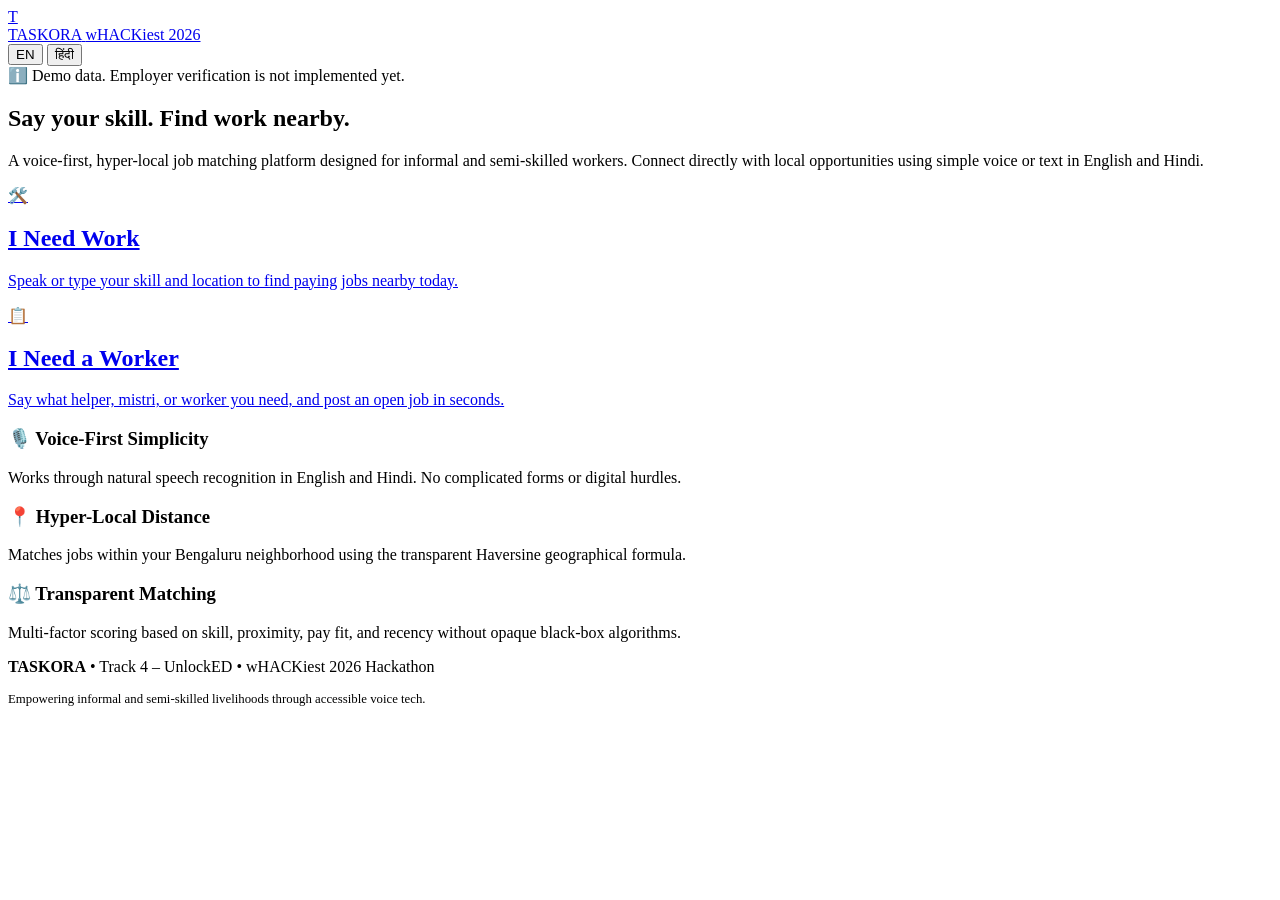
==== web/index.html @ bc1f5d52 "feat(frontend): create mobile-first accessible web UI for workers and employers" ====
<!DOCTYPE html>
<html lang="en">
<head>
  <meta charset="UTF-8">
  <meta name="viewport" content="width=device-width, initial-scale=1.0">
  <title>TASKORA - Say your skill. Find work nearby.</title>
  <link rel="stylesheet" href="/static/style.css">
</head>
<body>

  <!-- Top Navigation Header -->
  <header class="header">
    <div class="header-container">
      <a href="/" class="brand">
        <div class="brand-logo">T</div>
        <span class="brand-title">TASKORA</span>
        <span class="brand-badge">wHACKiest 2026</span>
      </a>

      <div class="nav-actions">
        <div class="lang-toggle" role="group" aria-label="Language selector">
          <button class="lang-btn active" data-lang="en" onclick="TASKORA.setLanguage('en')">EN</button>
          <button class="lang-btn" data-lang="hi" onclick="TASKORA.setLanguage('hi')">हिंदी</button>
        </div>
      </div>
    </div>
  </header>

  <main class="main-content">

    <!-- Hackathon & Demo Disclaimer -->
    <div class="disclaimer-banner" role="alert">
      <span>ℹ️</span>
      <span data-i18n="demoDisclaimer">Demo data. Employer verification is not implemented yet.</span>
    </div>

    <!-- Hero Section -->
    <section class="hero">
      <h1 class="hero-tagline" data-i18n="tagline">Say your skill. Find work nearby.</h1>
      <p class="hero-subtext">
        A voice-first, hyper-local job matching platform designed for informal and semi-skilled workers.
        Connect directly with local opportunities using simple voice or text in English and Hindi.
      </p>

      <!-- Primary Action Cards -->
      <div class="hero-actions">
        <!-- Worker Action -->
        <a href="/worker" class="action-card worker">
          <div class="action-icon">🛠️</div>
          <h2 class="action-title">I Need Work</h2>
          <p class="action-desc">Speak or type your skill and location to find paying jobs nearby today.</p>
        </a>

        <!-- Employer Action -->
        <a href="/employer" class="action-card employer">
          <div class="action-icon">📋</div>
          <h2 class="action-title">I Need a Worker</h2>
          <p class="action-desc">Say what helper, mistri, or worker you need, and post an open job in seconds.</p>
        </a>
      </div>
    </section>

    <!-- How It Works / Key Features -->
    <section class="features-section">
      <div class="features-grid">
        <div class="feature-item">
          <h3 class="feature-title">🎙️ Voice-First Simplicity</h3>
          <p class="action-desc">Works through natural speech recognition in English and Hindi. No complicated forms or digital hurdles.</p>
        </div>
        <div class="feature-item">
          <h3 class="feature-title">📍 Hyper-Local Distance</h3>
          <p class="action-desc">Matches jobs within your Bengaluru neighborhood using the transparent Haversine geographical formula.</p>
        </div>
        <div class="feature-item">
          <h3 class="feature-title">⚖️ Transparent Matching</h3>
          <p class="action-desc">Multi-factor scoring based on skill, proximity, pay fit, and recency without opaque black-box algorithms.</p>
        </div>
      </div>
    </section>

  </main>

  <footer class="footer">
    <p><strong>TASKORA</strong> • Track 4 – UnlockED • wHACKiest 2026 Hackathon</p>
    <p style="margin-top: 0.25rem; font-size: 0.8rem;">Empowering informal and semi-skilled livelihoods through accessible voice tech.</p>
  </footer>

  <script src="/static/app.js"></script>
</body>
</html>
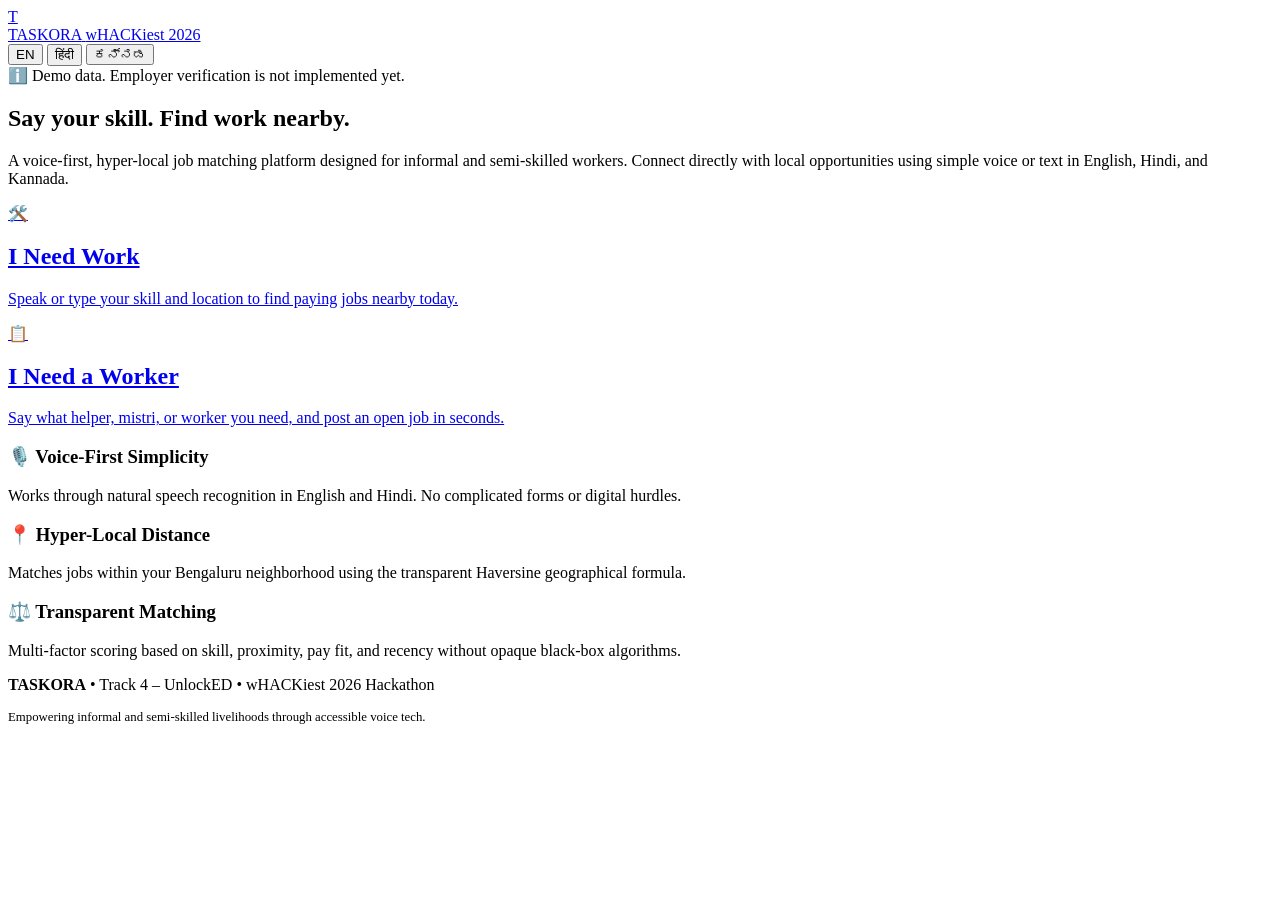
==== commit 1521bab0: "Add Kannada option to landing page language selector" ====
--- a/web/index.html
+++ b/web/index.html
@@ -21,6 +21,7 @@
         <div class="lang-toggle" role="group" aria-label="Language selector">
           <button class="lang-btn active" data-lang="en" onclick="TASKORA.setLanguage('en')">EN</button>
           <button class="lang-btn" data-lang="hi" onclick="TASKORA.setLanguage('hi')">हिंदी</button>
+          <button class="lang-btn" data-lang="kn" onclick="TASKORA.setLanguage('kn')">ಕನ್ನಡ</button>
         </div>
       </div>
     </div>
@@ -39,7 +40,7 @@
       <h1 class="hero-tagline" data-i18n="tagline">Say your skill. Find work nearby.</h1>
       <p class="hero-subtext">
         A voice-first, hyper-local job matching platform designed for informal and semi-skilled workers.
-        Connect directly with local opportunities using simple voice or text in English and Hindi.
+        Connect directly with local opportunities using simple voice or text in English, Hindi, and Kannada.
       </p>
 
       <!-- Primary Action Cards -->
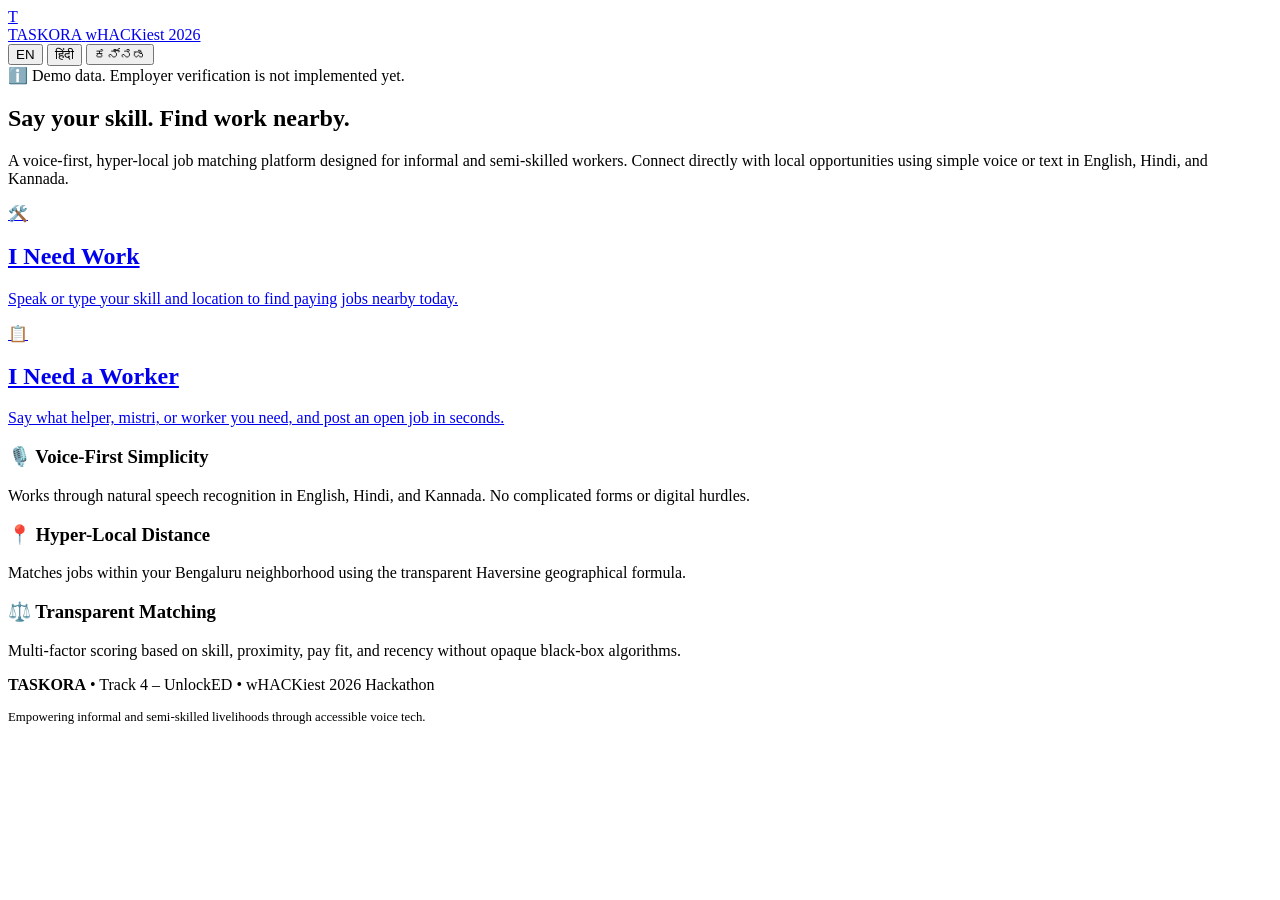
==== commit 760fb61b: "Mention Kannada in landing-page voice feature" ====
--- a/web/index.html
+++ b/web/index.html
@@ -66,7 +66,7 @@
       <div class="features-grid">
         <div class="feature-item">
           <h3 class="feature-title">🎙️ Voice-First Simplicity</h3>
-          <p class="action-desc">Works through natural speech recognition in English and Hindi. No complicated forms or digital hurdles.</p>
+          <p class="action-desc">Works through natural speech recognition in English, Hindi, and Kannada. No complicated forms or digital hurdles.</p>
         </div>
         <div class="feature-item">
           <h3 class="feature-title">📍 Hyper-Local Distance</h3>
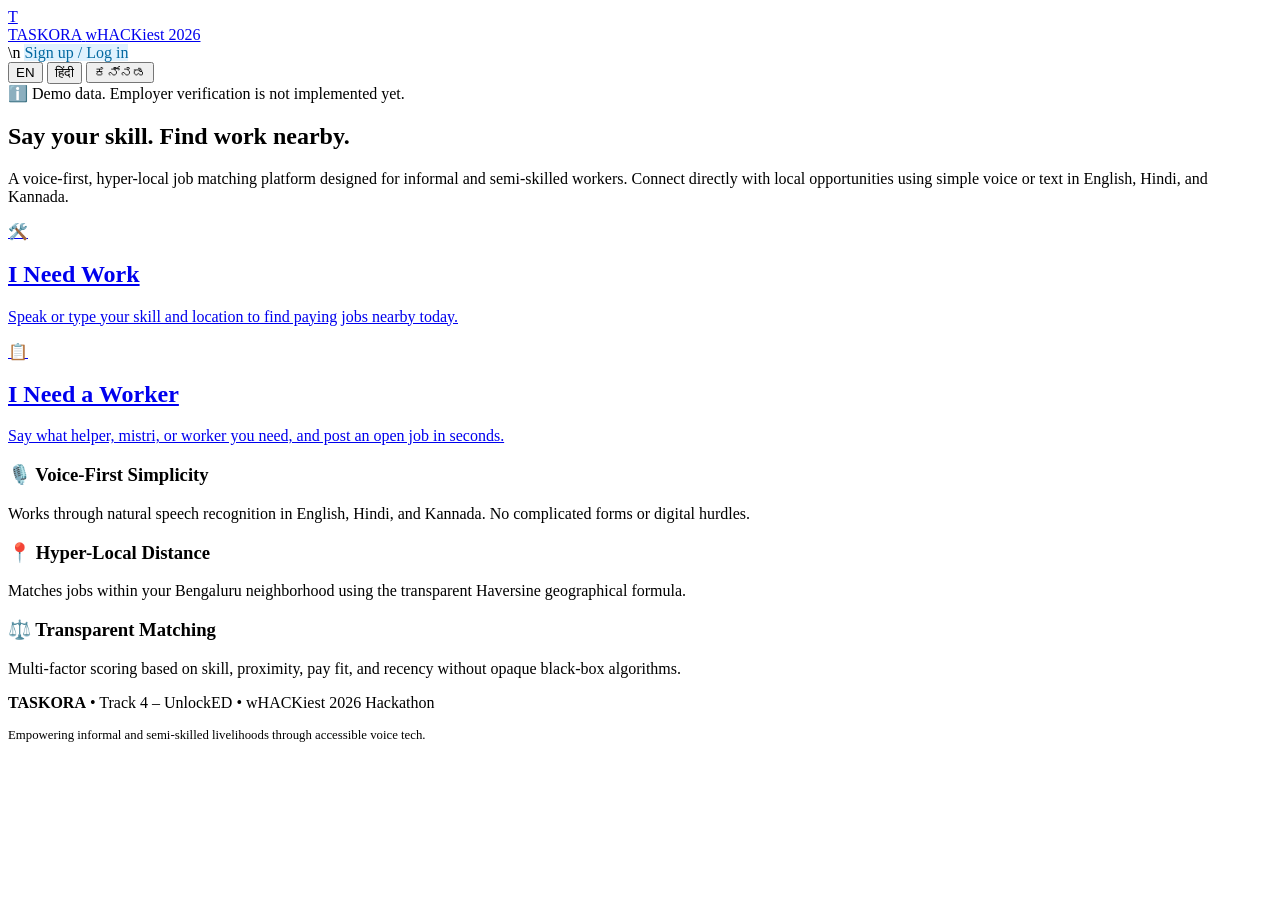
==== commit ac4be24f: "Add verified email OTP signup and login" ====
--- a/web/index.html
+++ b/web/index.html
@@ -17,7 +17,7 @@
         <span class="brand-badge">wHACKiest 2026</span>
       </a>
 
-      <div class="nav-actions">
+      <div class="nav-actions">\n        <a href="/auth" class="btn-sm" style="background:#e0f2fe;color:#0369a1;text-decoration:none">Sign up / Log in</a>
         <div class="lang-toggle" role="group" aria-label="Language selector">
           <button class="lang-btn active" data-lang="en" onclick="TASKORA.setLanguage('en')">EN</button>
           <button class="lang-btn" data-lang="hi" onclick="TASKORA.setLanguage('hi')">हिंदी</button>
@@ -46,14 +46,14 @@
       <!-- Primary Action Cards -->
       <div class="hero-actions">
         <!-- Worker Action -->
-        <a href="/worker" class="action-card worker">
+        <a href="/auth?role=worker&next=%2Fworker" class="action-card worker">
           <div class="action-icon">🛠️</div>
           <h2 class="action-title">I Need Work</h2>
           <p class="action-desc">Speak or type your skill and location to find paying jobs nearby today.</p>
         </a>
 
         <!-- Employer Action -->
-        <a href="/employer" class="action-card employer">
+        <a href="/auth?role=employer&next=%2Femployer" class="action-card employer">
           <div class="action-icon">📋</div>
           <h2 class="action-title">I Need a Worker</h2>
           <p class="action-desc">Say what helper, mistri, or worker you need, and post an open job in seconds.</p>
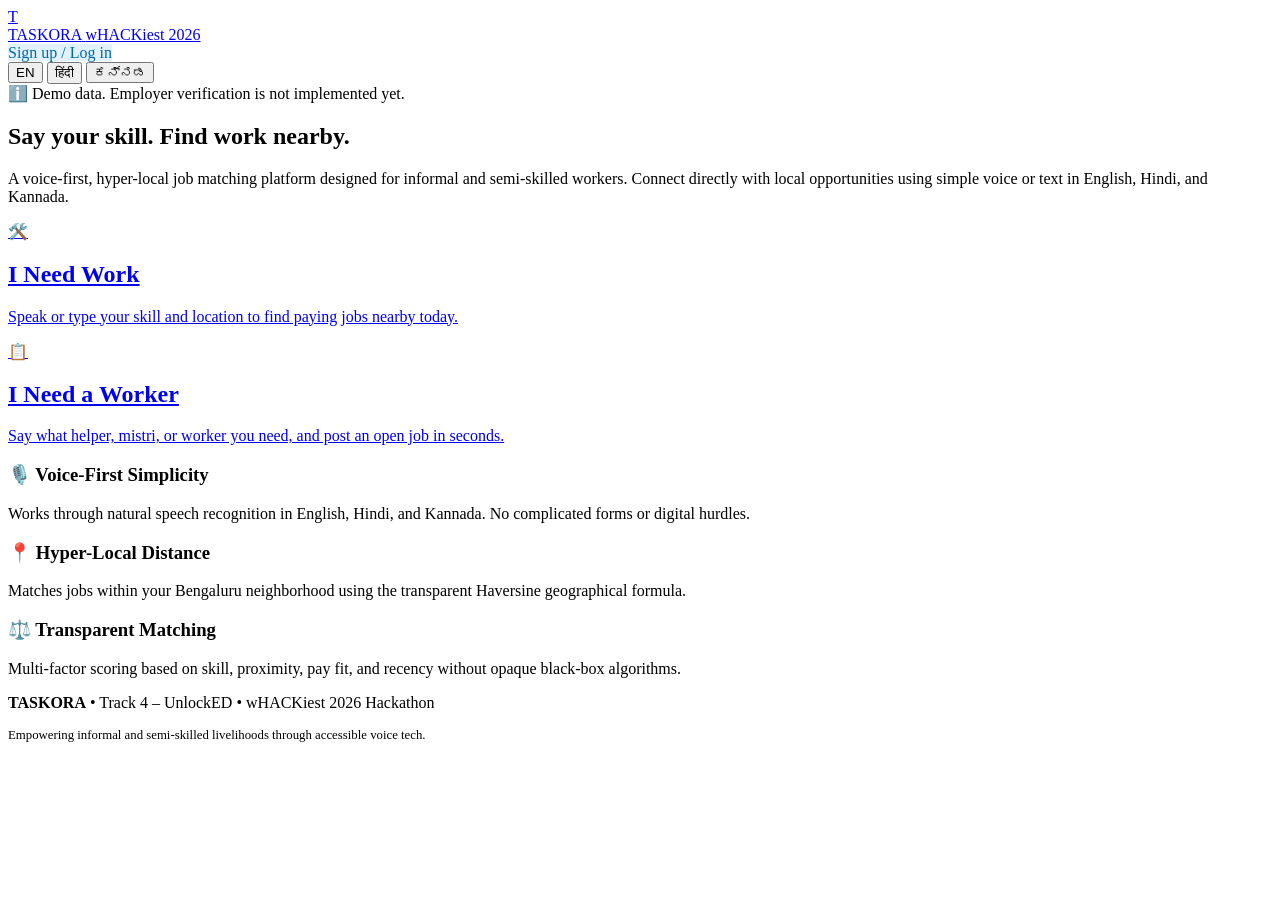
==== commit 831dec9a: "Clean up auth page and documentation formatting" ====
--- a/web/index.html
+++ b/web/index.html
@@ -17,7 +17,8 @@
         <span class="brand-badge">wHACKiest 2026</span>
       </a>
 
-      <div class="nav-actions">\n        <a href="/auth" class="btn-sm" style="background:#e0f2fe;color:#0369a1;text-decoration:none">Sign up / Log in</a>
+      <div class="nav-actions">
+        <a href="/auth" class="btn-sm" style="background:#e0f2fe;color:#0369a1;text-decoration:none">Sign up / Log in</a>
         <div class="lang-toggle" role="group" aria-label="Language selector">
           <button class="lang-btn active" data-lang="en" onclick="TASKORA.setLanguage('en')">EN</button>
           <button class="lang-btn" data-lang="hi" onclick="TASKORA.setLanguage('hi')">हिंदी</button>
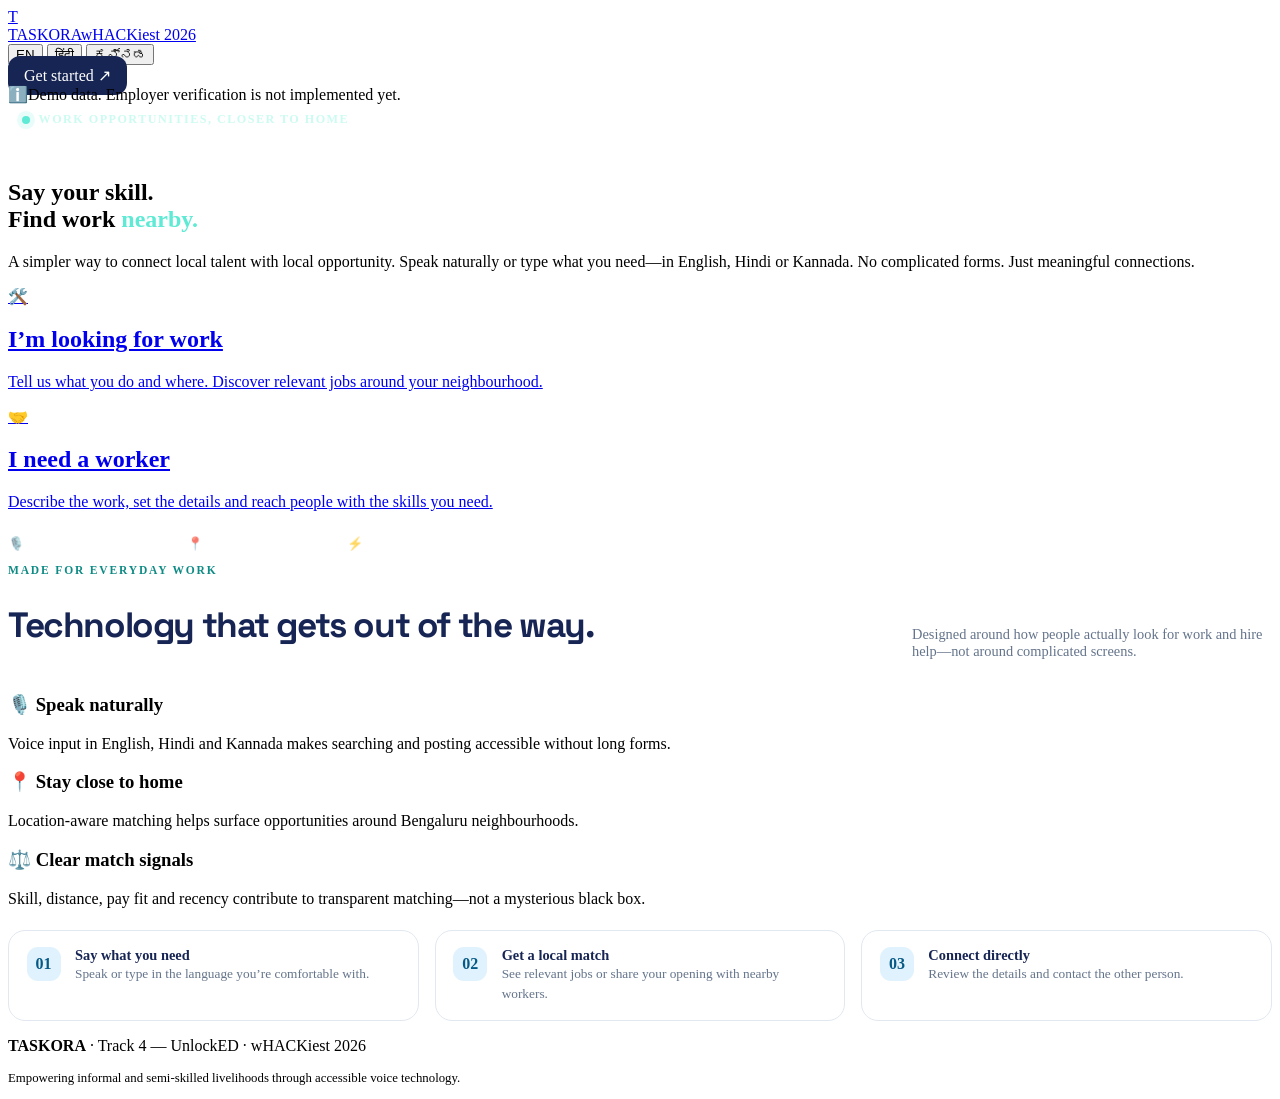
==== commit 5541becf: "feat(ui): redesign TASKORA landing experience" ====
--- a/web/index.html
+++ b/web/index.html
@@ -3,90 +3,78 @@
 <head>
   <meta charset="UTF-8">
   <meta name="viewport" content="width=device-width, initial-scale=1.0">
-  <title>TASKORA - Say your skill. Find work nearby.</title>
+  <meta name="theme-color" content="#172554">
+  <meta name="description" content="Find nearby work or trusted local workers with TASKORA. Speak in English, Hindi or Kannada.">
+  <title>TASKORA — Local work. Real opportunity.</title>
+  <link rel="preconnect" href="https://fonts.googleapis.com">
+  <link rel="preconnect" href="https://fonts.gstatic.com" crossorigin>
+  <link href="https://fonts.googleapis.com/css2?family=DM+Sans:wght@400;500;600;700;800&family=Space+Grotesk:wght@500;600;700&display=swap" rel="stylesheet">
   <link rel="stylesheet" href="/static/style.css">
+  <style>
+    .hero-kicker{display:inline-flex;align-items:center;gap:.55rem;padding:.45rem .8rem;margin-bottom:1.5rem;border:1px solid rgba(255,255,255,.22);border-radius:999px;background:rgba(255,255,255,.09);color:#ccfbf1;font-size:.76rem;font-weight:800;letter-spacing:.12em;text-transform:uppercase}
+    .hero-kicker i{width:8px;height:8px;border-radius:50%;background:#5eead4;box-shadow:0 0 0 5px rgba(94,234,212,.14)}
+    .hero-tagline span{color:#5eead4}
+    .hero-proof{display:flex;flex-wrap:wrap;gap:1.2rem;margin-top:1.6rem;color:rgba(255,255,255,.72);font-size:.82rem;font-weight:600}
+    .hero-proof span{display:flex;align-items:center;gap:.4rem}
+    .section-heading{display:flex;justify-content:space-between;align-items:end;gap:1rem;margin:0 0 1.2rem}
+    .section-heading h2{font:700 clamp(1.5rem,3vw,2.2rem)/1.15 'Space Grotesk',sans-serif;letter-spacing:-.04em;color:#172554}
+    .section-heading p{color:#64748b;font-size:.9rem;max-width:360px}
+    .step-strip{display:grid;grid-template-columns:repeat(3,1fr);gap:1rem;margin-top:1.4rem}
+    .step-card{display:flex;gap:.9rem;align-items:flex-start;padding:1rem 1.1rem;border:1px solid #e2e8f0;border-radius:17px;background:rgba(255,255,255,.72)}
+    .step-number{display:grid;place-items:center;flex:0 0 34px;height:34px;border-radius:11px;background:#e0f2fe;color:#075985;font-weight:800}
+    .step-card strong{display:block;color:#172554;font-size:.9rem}.step-card small{color:#64748b;line-height:1.5}
+    @media(max-width:700px){.step-strip{grid-template-columns:1fr}.section-heading{align-items:flex-start;flex-direction:column}}
+  </style>
 </head>
 <body>
-
-  <!-- Top Navigation Header -->
   <header class="header">
     <div class="header-container">
-      <a href="/" class="brand">
-        <div class="brand-logo">T</div>
-        <span class="brand-title">TASKORA</span>
-        <span class="brand-badge">wHACKiest 2026</span>
+      <a href="/" class="brand" aria-label="TASKORA home">
+        <div class="brand-logo">T</div><span class="brand-title">TASKORA</span><span class="brand-badge">wHACKiest 2026</span>
       </a>
-
       <div class="nav-actions">
-        <a href="/auth" class="btn-sm" style="background:#e0f2fe;color:#0369a1;text-decoration:none">Sign up / Log in</a>
         <div class="lang-toggle" role="group" aria-label="Language selector">
           <button class="lang-btn active" data-lang="en" onclick="TASKORA.setLanguage('en')">EN</button>
           <button class="lang-btn" data-lang="hi" onclick="TASKORA.setLanguage('hi')">हिंदी</button>
           <button class="lang-btn" data-lang="kn" onclick="TASKORA.setLanguage('kn')">ಕನ್ನಡ</button>
         </div>
+        <a href="/auth" class="btn-sm" style="background:#172554;color:white;text-decoration:none;padding:.7rem 1rem;border-radius:12px">Get started ↗</a>
       </div>
     </div>
   </header>
-
   <main class="main-content">
-
-    <!-- Hackathon & Demo Disclaimer -->
-    <div class="disclaimer-banner" role="alert">
-      <span>ℹ️</span>
-      <span data-i18n="demoDisclaimer">Demo data. Employer verification is not implemented yet.</span>
-    </div>
-
-    <!-- Hero Section -->
+    <div class="disclaimer-banner" role="status"><span>ℹ️</span><span data-i18n="demoDisclaimer">Demo data. Employer verification is not implemented yet.</span></div>
     <section class="hero">
-      <h1 class="hero-tagline" data-i18n="tagline">Say your skill. Find work nearby.</h1>
-      <p class="hero-subtext">
-        A voice-first, hyper-local job matching platform designed for informal and semi-skilled workers.
-        Connect directly with local opportunities using simple voice or text in English, Hindi, and Kannada.
-      </p>
-
-      <!-- Primary Action Cards -->
+      <div class="hero-kicker"><i></i> Work opportunities, closer to home</div>
+      <h1 class="hero-tagline" data-i18n="tagline">Say your skill.<br>Find work <span>nearby.</span></h1>
+      <p class="hero-subtext">A simpler way to connect local talent with local opportunity. Speak naturally or type what you need—in English, Hindi or Kannada. No complicated forms. Just meaningful connections.</p>
       <div class="hero-actions">
-        <!-- Worker Action -->
-        <a href="/auth?role=worker&next=%2Fworker" class="action-card worker">
-          <div class="action-icon">🛠️</div>
-          <h2 class="action-title">I Need Work</h2>
-          <p class="action-desc">Speak or type your skill and location to find paying jobs nearby today.</p>
+        <a href="/auth?role=worker&amp;next=%2Fworker" class="action-card worker">
+          <div class="action-icon">🛠️</div><h2 class="action-title">I’m looking for work</h2>
+          <p class="action-desc">Tell us what you do and where. Discover relevant jobs around your neighbourhood.</p>
         </a>
-
-        <!-- Employer Action -->
-        <a href="/auth?role=employer&next=%2Femployer" class="action-card employer">
-          <div class="action-icon">📋</div>
-          <h2 class="action-title">I Need a Worker</h2>
-          <p class="action-desc">Say what helper, mistri, or worker you need, and post an open job in seconds.</p>
+        <a href="/auth?role=employer&amp;next=%2Femployer" class="action-card employer">
+          <div class="action-icon">🤝</div><h2 class="action-title">I need a worker</h2>
+          <p class="action-desc">Describe the work, set the details and reach people with the skills you need.</p>
         </a>
       </div>
+      <div class="hero-proof"><span>🎙️ Voice-first in 3 languages</span><span>📍 Hyper-local matching</span><span>⚡ Simple and direct</span></div>
     </section>
-
-    <!-- How It Works / Key Features -->
     <section class="features-section">
+      <div class="section-heading"><div><p style="color:#0f8b85;font-size:.72rem;font-weight:800;letter-spacing:.16em;margin-bottom:.5rem">MADE FOR EVERYDAY WORK</p><h2>Technology that gets out of the way.</h2></div><p>Designed around how people actually look for work and hire help—not around complicated screens.</p></div>
       <div class="features-grid">
-        <div class="feature-item">
-          <h3 class="feature-title">🎙️ Voice-First Simplicity</h3>
-          <p class="action-desc">Works through natural speech recognition in English, Hindi, and Kannada. No complicated forms or digital hurdles.</p>
-        </div>
-        <div class="feature-item">
-          <h3 class="feature-title">📍 Hyper-Local Distance</h3>
-          <p class="action-desc">Matches jobs within your Bengaluru neighborhood using the transparent Haversine geographical formula.</p>
-        </div>
-        <div class="feature-item">
-          <h3 class="feature-title">⚖️ Transparent Matching</h3>
-          <p class="action-desc">Multi-factor scoring based on skill, proximity, pay fit, and recency without opaque black-box algorithms.</p>
-        </div>
+        <article class="feature-item"><h3 class="feature-title">🎙️ Speak naturally</h3><p class="action-desc">Voice input in English, Hindi and Kannada makes searching and posting accessible without long forms.</p></article>
+        <article class="feature-item"><h3 class="feature-title">📍 Stay close to home</h3><p class="action-desc">Location-aware matching helps surface opportunities around Bengaluru neighbourhoods.</p></article>
+        <article class="feature-item"><h3 class="feature-title">⚖️ Clear match signals</h3><p class="action-desc">Skill, distance, pay fit and recency contribute to transparent matching—not a mysterious black box.</p></article>
+      </div>
+      <div class="step-strip" aria-label="How TASKORA works">
+        <div class="step-card"><span class="step-number">01</span><div><strong>Say what you need</strong><small>Speak or type in the language you’re comfortable with.</small></div></div>
+        <div class="step-card"><span class="step-number">02</span><div><strong>Get a local match</strong><small>See relevant jobs or share your opening with nearby workers.</small></div></div>
+        <div class="step-card"><span class="step-number">03</span><div><strong>Connect directly</strong><small>Review the details and contact the other person.</small></div></div>
       </div>
     </section>
-
   </main>
-
-  <footer class="footer">
-    <p><strong>TASKORA</strong> • Track 4 – UnlockED • wHACKiest 2026 Hackathon</p>
-    <p style="margin-top: 0.25rem; font-size: 0.8rem;">Empowering informal and semi-skilled livelihoods through accessible voice tech.</p>
-  </footer>
-
+  <footer class="footer"><p><strong>TASKORA</strong> · Track 4 — UnlockED · wHACKiest 2026</p><p style="margin-top:.3rem;font-size:.8rem">Empowering informal and semi-skilled livelihoods through accessible voice technology.</p></footer>
   <script src="/static/app.js"></script>
 </body>
-</html>
+</html>
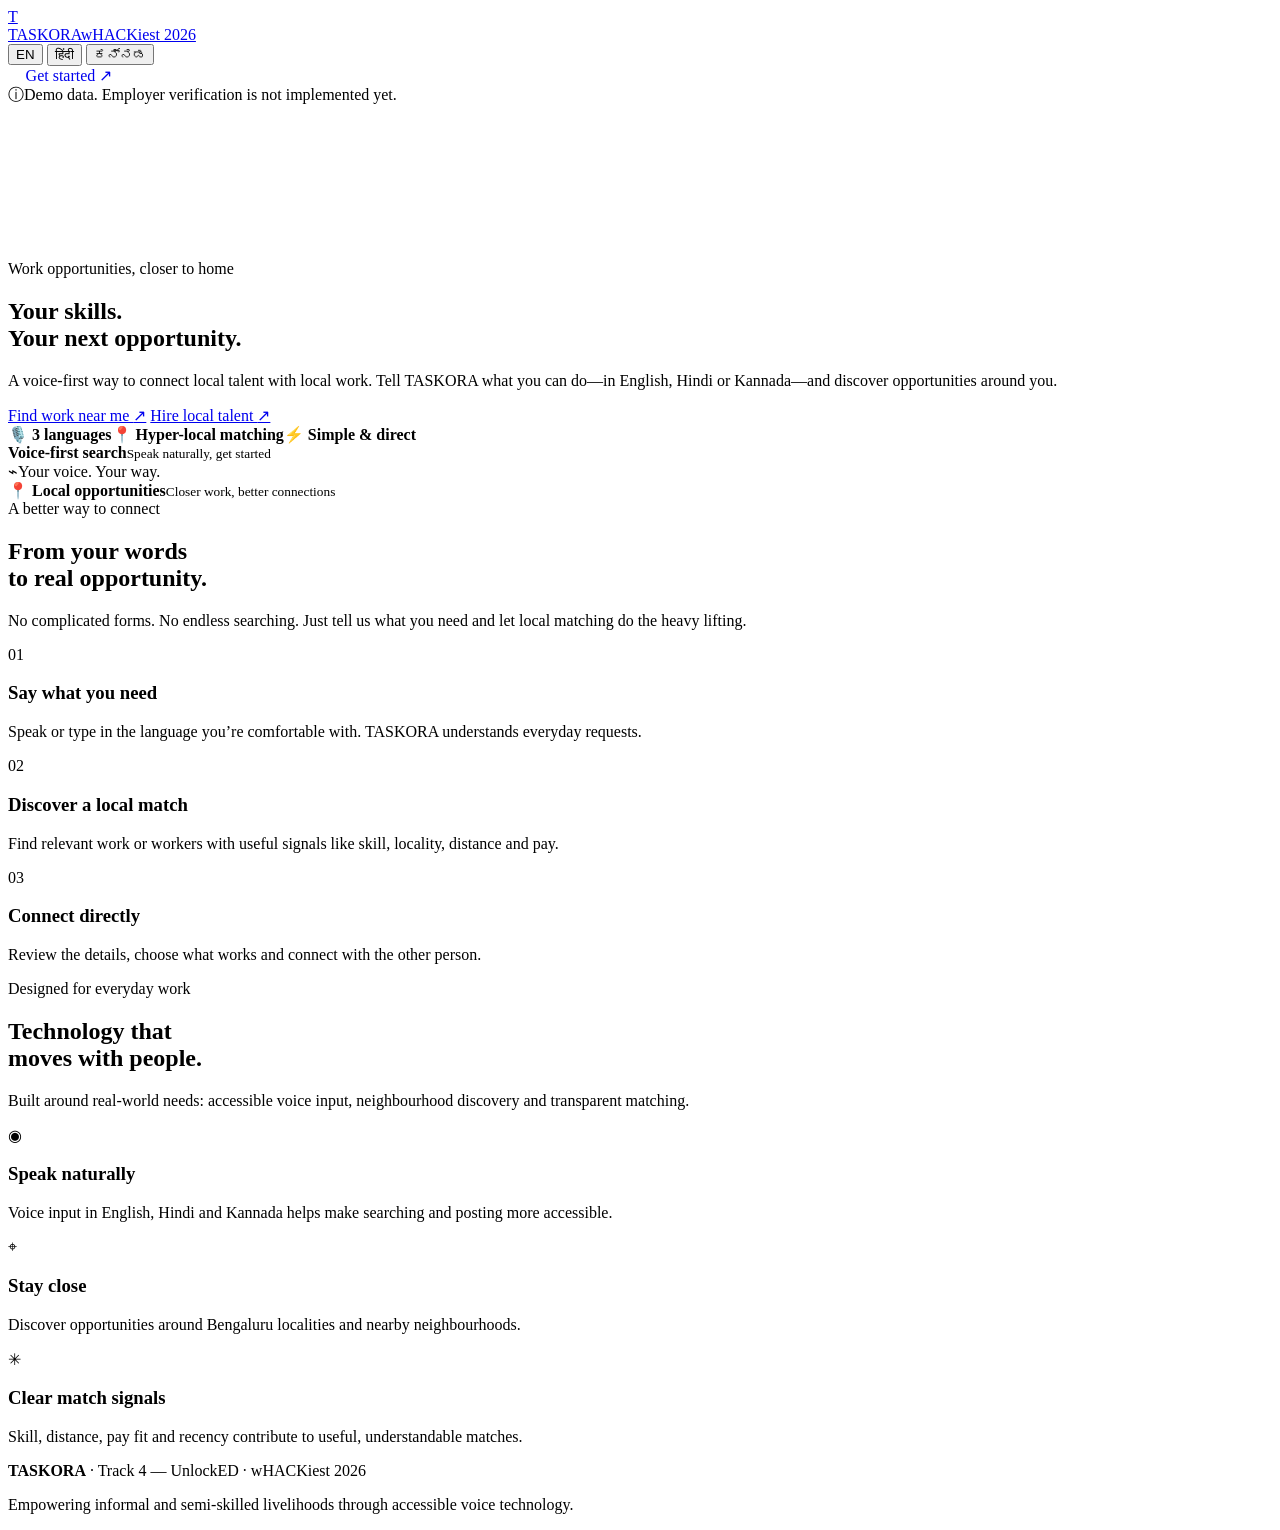
==== commit 764cb466: "feat(ui): redesign TASKORA landing page with animated hero" ====
--- a/web/index.html
+++ b/web/index.html
@@ -3,30 +3,15 @@
 <head>
   <meta charset="UTF-8">
   <meta name="viewport" content="width=device-width, initial-scale=1.0">
-  <meta name="theme-color" content="#172554">
+  <meta name="theme-color" content="#07111c">
   <meta name="description" content="Find nearby work or trusted local workers with TASKORA. Speak in English, Hindi or Kannada.">
   <title>TASKORA — Local work. Real opportunity.</title>
   <link rel="preconnect" href="https://fonts.googleapis.com">
   <link rel="preconnect" href="https://fonts.gstatic.com" crossorigin>
   <link href="https://fonts.googleapis.com/css2?family=DM+Sans:wght@400;500;600;700;800&family=Space+Grotesk:wght@500;600;700&display=swap" rel="stylesheet">
   <link rel="stylesheet" href="/static/style.css">
-  <style>
-    .hero-kicker{display:inline-flex;align-items:center;gap:.55rem;padding:.45rem .8rem;margin-bottom:1.5rem;border:1px solid rgba(255,255,255,.22);border-radius:999px;background:rgba(255,255,255,.09);color:#ccfbf1;font-size:.76rem;font-weight:800;letter-spacing:.12em;text-transform:uppercase}
-    .hero-kicker i{width:8px;height:8px;border-radius:50%;background:#5eead4;box-shadow:0 0 0 5px rgba(94,234,212,.14)}
-    .hero-tagline span{color:#5eead4}
-    .hero-proof{display:flex;flex-wrap:wrap;gap:1.2rem;margin-top:1.6rem;color:rgba(255,255,255,.72);font-size:.82rem;font-weight:600}
-    .hero-proof span{display:flex;align-items:center;gap:.4rem}
-    .section-heading{display:flex;justify-content:space-between;align-items:end;gap:1rem;margin:0 0 1.2rem}
-    .section-heading h2{font:700 clamp(1.5rem,3vw,2.2rem)/1.15 'Space Grotesk',sans-serif;letter-spacing:-.04em;color:#172554}
-    .section-heading p{color:#64748b;font-size:.9rem;max-width:360px}
-    .step-strip{display:grid;grid-template-columns:repeat(3,1fr);gap:1rem;margin-top:1.4rem}
-    .step-card{display:flex;gap:.9rem;align-items:flex-start;padding:1rem 1.1rem;border:1px solid #e2e8f0;border-radius:17px;background:rgba(255,255,255,.72)}
-    .step-number{display:grid;place-items:center;flex:0 0 34px;height:34px;border-radius:11px;background:#e0f2fe;color:#075985;font-weight:800}
-    .step-card strong{display:block;color:#172554;font-size:.9rem}.step-card small{color:#64748b;line-height:1.5}
-    @media(max-width:700px){.step-strip{grid-template-columns:1fr}.section-heading{align-items:flex-start;flex-direction:column}}
-  </style>
 </head>
-<body>
+<body class="motion-page">
   <header class="header">
     <div class="header-container">
       <a href="/" class="brand" aria-label="TASKORA home">
@@ -38,43 +23,64 @@
           <button class="lang-btn" data-lang="hi" onclick="TASKORA.setLanguage('hi')">हिंदी</button>
           <button class="lang-btn" data-lang="kn" onclick="TASKORA.setLanguage('kn')">ಕನ್ನಡ</button>
         </div>
-        <a href="/auth" class="btn-sm" style="background:#172554;color:white;text-decoration:none;padding:.7rem 1rem;border-radius:12px">Get started ↗</a>
+        <a href="/auth" class="btn-sm nav-cta" style="text-decoration:none;padding:.72rem 1.1rem">Get started <span aria-hidden="true">↗</span></a>
       </div>
     </div>
   </header>
+
   <main class="main-content">
-    <div class="disclaimer-banner" role="status"><span>ℹ️</span><span data-i18n="demoDisclaimer">Demo data. Employer verification is not implemented yet.</span></div>
-    <section class="hero">
-      <div class="hero-kicker"><i></i> Work opportunities, closer to home</div>
-      <h1 class="hero-tagline" data-i18n="tagline">Say your skill.<br>Find work <span>nearby.</span></h1>
-      <p class="hero-subtext">A simpler way to connect local talent with local opportunity. Speak naturally or type what you need—in English, Hindi or Kannada. No complicated forms. Just meaningful connections.</p>
-      <div class="hero-actions">
-        <a href="/auth?role=worker&amp;next=%2Fworker" class="action-card worker">
-          <div class="action-icon">🛠️</div><h2 class="action-title">I’m looking for work</h2>
-          <p class="action-desc">Tell us what you do and where. Discover relevant jobs around your neighbourhood.</p>
-        </a>
-        <a href="/auth?role=employer&amp;next=%2Femployer" class="action-card employer">
-          <div class="action-icon">🤝</div><h2 class="action-title">I need a worker</h2>
-          <p class="action-desc">Describe the work, set the details and reach people with the skills you need.</p>
-        </a>
+    <div class="disclaimer-banner" role="status"><span>ⓘ</span><span data-i18n="demoDisclaimer">Demo data. Employer verification is not implemented yet.</span></div>
+
+    <section class="motion-hero" aria-labelledby="heroTitle">
+      <canvas id="ambientCanvas" aria-hidden="true"></canvas>
+      <div class="motion-copy">
+        <div class="motion-kicker">Work opportunities, closer to home</div>
+        <h1 class="motion-title" id="heroTitle">Your skills.<br>Your next <span class="highlight">opportunity.</span></h1>
+        <p class="motion-lead">A voice-first way to connect local talent with local work. Tell TASKORA what you can do—in English, Hindi or Kannada—and discover opportunities around you.</p>
+        <div class="motion-cta-row">
+          <a href="/auth?role=worker&amp;next=%2Fworker" class="motion-cta primary magnetic">Find work near me <span class="arrow" aria-hidden="true">↗</span></a>
+          <a href="/auth?role=employer&amp;next=%2Femployer" class="motion-cta secondary magnetic">Hire local talent <span class="arrow" aria-hidden="true">↗</span></a>
+        </div>
+        <div class="motion-proof">
+          <span>🎙️ <b>3 languages</b></span><span>📍 <b>Hyper-local matching</b></span><span>⚡ <b>Simple & direct</b></span>
+        </div>
       </div>
-      <div class="hero-proof"><span>🎙️ Voice-first in 3 languages</span><span>📍 Hyper-local matching</span><span>⚡ Simple and direct</span></div>
+
+      <div class="orb-stage" id="orbStage" aria-label="Animated voice technology illustration">
+        <div class="orb-halo"></div>
+        <div class="orb-float-card one"><strong><span class="tiny-dot"></span>Voice-first search</strong><small>Speak naturally, get started</small></div>
+        <div class="voice-orb"><span class="orb-core" aria-hidden="true">⌁</span><span class="orb-caption">Your voice. Your way.</span></div>
+        <div class="orb-float-card two"><strong>📍 Local opportunities</strong><small>Closer work, better connections</small></div>
+      </div>
     </section>
-    <section class="features-section">
-      <div class="section-heading"><div><p style="color:#0f8b85;font-size:.72rem;font-weight:800;letter-spacing:.16em;margin-bottom:.5rem">MADE FOR EVERYDAY WORK</p><h2>Technology that gets out of the way.</h2></div><p>Designed around how people actually look for work and hire help—not around complicated screens.</p></div>
-      <div class="features-grid">
-        <article class="feature-item"><h3 class="feature-title">🎙️ Speak naturally</h3><p class="action-desc">Voice input in English, Hindi and Kannada makes searching and posting accessible without long forms.</p></article>
-        <article class="feature-item"><h3 class="feature-title">📍 Stay close to home</h3><p class="action-desc">Location-aware matching helps surface opportunities around Bengaluru neighbourhoods.</p></article>
-        <article class="feature-item"><h3 class="feature-title">⚖️ Clear match signals</h3><p class="action-desc">Skill, distance, pay fit and recency contribute to transparent matching—not a mysterious black box.</p></article>
+
+    <section class="motion-section" aria-labelledby="howTitle">
+      <div class="motion-section-head motion-reveal">
+        <div><div class="motion-eyebrow">A better way to connect</div><h2 id="howTitle">From your words<br>to real opportunity.</h2></div>
+        <p>No complicated forms. No endless searching. Just tell us what you need and let local matching do the heavy lifting.</p>
       </div>
-      <div class="step-strip" aria-label="How TASKORA works">
-        <div class="step-card"><span class="step-number">01</span><div><strong>Say what you need</strong><small>Speak or type in the language you’re comfortable with.</small></div></div>
-        <div class="step-card"><span class="step-number">02</span><div><strong>Get a local match</strong><small>See relevant jobs or share your opening with nearby workers.</small></div></div>
-        <div class="step-card"><span class="step-number">03</span><div><strong>Connect directly</strong><small>Review the details and contact the other person.</small></div></div>
+      <div class="motion-path">
+        <article class="motion-step motion-reveal" data-delay="0"><span class="step-index">01</span><h3>Say what you need</h3><p>Speak or type in the language you’re comfortable with. TASKORA understands everyday requests.</p></article>
+        <article class="motion-step motion-reveal" data-delay="1"><span class="step-index">02</span><h3>Discover a local match</h3><p>Find relevant work or workers with useful signals like skill, locality, distance and pay.</p></article>
+        <article class="motion-step motion-reveal" data-delay="2"><span class="step-index">03</span><h3>Connect directly</h3><p>Review the details, choose what works and connect with the other person.</p></article>
+      </div>
+    </section>
+
+    <section class="motion-section" aria-labelledby="featuresTitle">
+      <div class="motion-section-head motion-reveal">
+        <div><div class="motion-eyebrow">Designed for everyday work</div><h2 id="featuresTitle">Technology that<br>moves with people.</h2></div>
+        <p>Built around real-world needs: accessible voice input, neighbourhood discovery and transparent matching.</p>
+      </div>
+      <div class="motion-feature-grid">
+        <article class="motion-feature motion-reveal"><span class="feature-glyph">◉</span><h3>Speak naturally</h3><p>Voice input in English, Hindi and Kannada helps make searching and posting more accessible.</p></article>
+        <article class="motion-feature motion-reveal" data-delay="1"><span class="feature-glyph">⌖</span><h3>Stay close</h3><p>Discover opportunities around Bengaluru localities and nearby neighbourhoods.</p></article>
+        <article class="motion-feature motion-reveal" data-delay="2"><span class="feature-glyph">✳</span><h3>Clear match signals</h3><p>Skill, distance, pay fit and recency contribute to useful, understandable matches.</p></article>
       </div>
     </section>
   </main>
-  <footer class="footer"><p><strong>TASKORA</strong> · Track 4 — UnlockED · wHACKiest 2026</p><p style="margin-top:.3rem;font-size:.8rem">Empowering informal and semi-skilled livelihoods through accessible voice technology.</p></footer>
+
+  <footer class="motion-footer"><p><strong>TASKORA</strong> · Track 4 — UnlockED · wHACKiest 2026</p><p style="margin-top:.5rem">Empowering informal and semi-skilled livelihoods through accessible voice technology.</p></footer>
   <script src="/static/app.js"></script>
+  <script src="/static/motion.js"></script>
 </body>
 </html>
